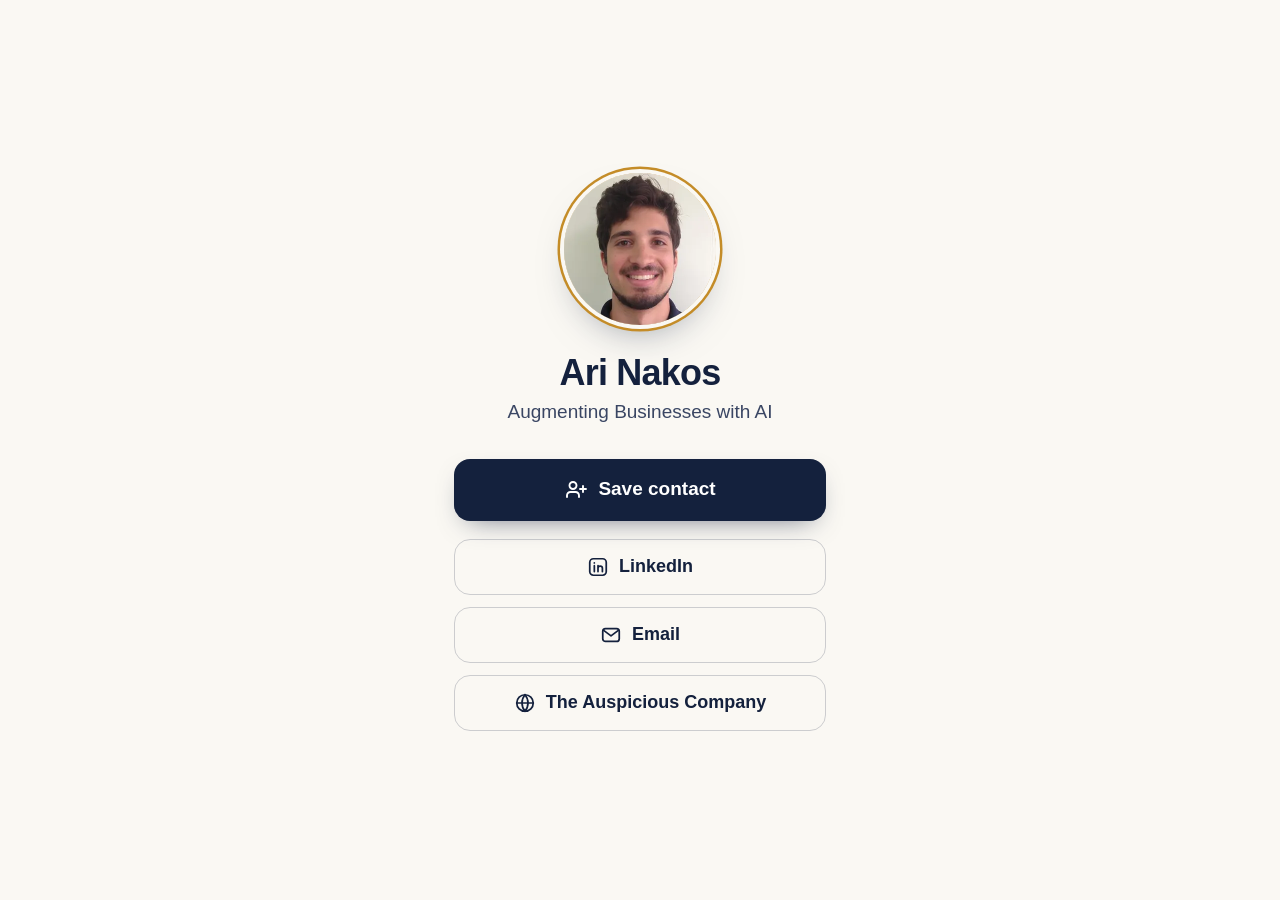
==== public/index.html @ f535f49a "arinakos.com QR business card: page, vCard, QR art, wallpapers, /me kit Static site built from card." ====
<!doctype html>
<html lang="en">
<head>
<meta charset="utf-8">
<meta name="viewport" content="width=device-width, initial-scale=1, viewport-fit=cover">
<title>Ari Nakos · Augmenting Businesses with AI</title>
<meta name="description" content="Save Ari Nakos to your contacts in one tap. Augmenting Businesses with AI, through The Auspicious Company, including work in regulated sectors.">
<link rel="canonical" href="https://arinakos.com/">
<meta name="color-scheme" content="light dark">
<meta name="theme-color" content="#FAF8F3" media="(prefers-color-scheme: light)">
<meta name="theme-color" content="#0E1628" media="(prefers-color-scheme: dark)">
<meta name="format-detection" content="telephone=no">
<link rel="icon" href="/favicon.ico" sizes="32x32">
<link rel="icon" href="/icon.svg" type="image/svg+xml">
<link rel="apple-touch-icon" href="/apple-touch-icon.png">
<meta property="og:type" content="profile">
<meta property="og:site_name" content="Ari Nakos">
<meta property="og:title" content="Ari Nakos · Augmenting Businesses with AI">
<meta property="og:description" content="Save Ari Nakos to your contacts in one tap.">
<meta property="og:url" content="https://arinakos.com/">
<meta property="og:image" content="https://arinakos.com/og.png">
<meta property="og:image:width" content="1200">
<meta property="og:image:height" content="630">
<meta property="og:image:alt" content="Ari Nakos, Augmenting Businesses with AI">
<meta property="profile:first_name" content="Ari">
<meta property="profile:last_name" content="Nakos">
<meta name="twitter:card" content="summary_large_image">
<meta name="twitter:title" content="Ari Nakos · Augmenting Businesses with AI">
<meta name="twitter:description" content="Save Ari Nakos to your contacts in one tap.">
<meta name="twitter:image" content="https://arinakos.com/og.png">
<script type="application/ld+json">{"@context": "https://schema.org", "@type": "Person", "name": "Ari Nakos", "givenName": "Ari", "familyName": "Nakos", "jobTitle": "Augmenting Businesses with AI", "url": "https://arinakos.com/", "image": "https://arinakos.com/og.png", "worksFor": {"@type": "Organization", "name": "The Auspicious Company", "url": "https://theauspiciouscompany.com"}, "sameAs": ["https://www.linkedin.com/in/aristidesnakos", "https://theauspiciouscompany.com"], "email": "mailto:ari@theauspiciouscompany.com"}</script>
<style>:root{--bg:#FAF8F3;--fg:#14213D;--muted:#3A4663;--line:rgba(20,33,61,.2);--btn:#14213D;--btn-fg:#fff;--gold:#C48C28;--focus:#14213D;--shadow:0 10px 28px -14px rgba(20,33,61,.7)}
@media (prefers-color-scheme:dark){:root{--bg:#0E1628;--fg:#F5F2EA;--muted:#C3CADB;--line:rgba(245,242,234,.24);--btn:#E0B04F;--btn-fg:#0E1628;--gold:#E0B04F;--focus:#E0B04F;--shadow:0 10px 30px -14px rgba(224,176,79,.55)}}
*{box-sizing:border-box}
html{-webkit-text-size-adjust:100%}
body{margin:0;min-height:100vh;min-height:100svh;display:grid;place-items:center;background:var(--bg);color:var(--fg);font:18px/1.45 -apple-system,BlinkMacSystemFont,"SF Pro Text","Segoe UI",Roboto,"Helvetica Neue",Arial,sans-serif;-webkit-font-smoothing:antialiased;-webkit-tap-highlight-color:transparent}
main{width:100%;max-width:420px;padding:max(40px,env(safe-area-inset-top)) 24px max(36px,env(safe-area-inset-bottom));text-align:center}
.photo{display:block;margin:0 auto;width:152px;height:152px;border-radius:50%;object-fit:cover;box-shadow:0 0 0 4px var(--bg),0 0 0 6.5px var(--gold),0 18px 40px -18px rgba(20,33,61,.55)}
h1{margin:28px 0 6px;font-size:36px;line-height:1.1;font-weight:700;letter-spacing:-.022em}
.headline{margin:0 0 34px;color:var(--muted);font-size:19px;line-height:1.35}
.hint{margin:-14px 0 22px;padding:12px 14px;border:1.5px solid var(--line);border-radius:14px;font-size:18px;text-align:left}
.hint[hidden]{display:none}
.actions{display:grid;gap:12px}
.btn{display:flex;align-items:center;justify-content:center;gap:10px;min-height:56px;padding:12px 20px;border-radius:16px;font-size:18px;font-weight:600;line-height:1.2;text-decoration:none;color:var(--fg);border:1.5px solid var(--line);transition:transform .12s ease,background-color .12s ease}
.btn svg{flex:none;fill:none;stroke:currentColor;stroke-width:1.9;stroke-linecap:round;stroke-linejoin:round}
.btn .fill{fill:currentColor;stroke:none}
.btn:hover{background:rgba(127,127,127,.08)}
.btn:active{transform:scale(.98)}
.primary{min-height:62px;font-size:19px;border:0;background:var(--btn);color:var(--btn-fg);box-shadow:var(--shadow);margin-bottom:6px}
.primary:hover{background:var(--btn);filter:brightness(1.08)}
a:focus-visible{outline:3px solid var(--focus);outline-offset:3px}
@media (prefers-reduced-motion:reduce){.btn{transition:none}.btn:active{transform:none}}</style>
</head>
<body>
<main>
  <img class="photo" src="[data-uri]" width="152" height="152" alt="Portrait of Ari Nakos">
  <h1>Ari Nakos</h1>
  <p class="headline">Augmenting Businesses with AI</p>
  <p class="hint" id="hint" hidden>To save the contact, open this page in your browser: tap <b>⋯</b>, then <b>Open in browser</b>.</p>
  <nav class="actions" aria-label="Contact Ari Nakos">
    <a class="btn primary" id="save" href="/ari-nakos.vcf" type="text/vcard">
      <svg aria-hidden="true" viewBox="0 0 24 24" width="24" height="24"><path d="M15 19v-1.5a3.5 3.5 0 0 0-3.5-3.5h-5A3.5 3.5 0 0 0 3 17.5V19M9 11a3.5 3.5 0 1 0 0-7 3.5 3.5 0 0 0 0 7Zm10-3v6m3-3h-6"/></svg>
      <span>Save contact</span>
    </a>
    <a class="btn" href="https://www.linkedin.com/in/aristidesnakos" rel="me noopener"><svg aria-hidden="true" viewBox="0 0 24 24" width="22" height="22"><rect x="3" y="3" width="18" height="18" rx="4"/><path d="M8 10.5V17M8 7.5v.01M12 17v-3.6a2.4 2.4 0 0 1 4.8 0V17M12 10.5V17"/></svg><span>LinkedIn</span></a>
    <a class="btn" href="mailto:ari@theauspiciouscompany.com"><svg aria-hidden="true" viewBox="0 0 24 24" width="22" height="22"><rect x="3" y="5" width="18" height="14" rx="3"/><path d="m4 7 8 6 8-6"/></svg><span>Email</span></a>
    <a class="btn" href="https://theauspiciouscompany.com" rel="noopener"><svg aria-hidden="true" viewBox="0 0 24 24" width="22" height="22"><circle cx="12" cy="12" r="9"/><path d="M3 12h18M12 3a14 14 0 0 1 0 18M12 3a14 14 0 0 0 0 18"/></svg><span>The Auspicious Company</span></a>
  </nav>
</main>
<script>(function(){var ua=navigator.userAgent||"";if(/FBAN|FBAV|Instagram|LinkedInApp|Line\/|Snapchat|TikTok|musical_ly/i.test(ua)){document.getElementById("hint").hidden=false}})();</script>
</body>
</html>
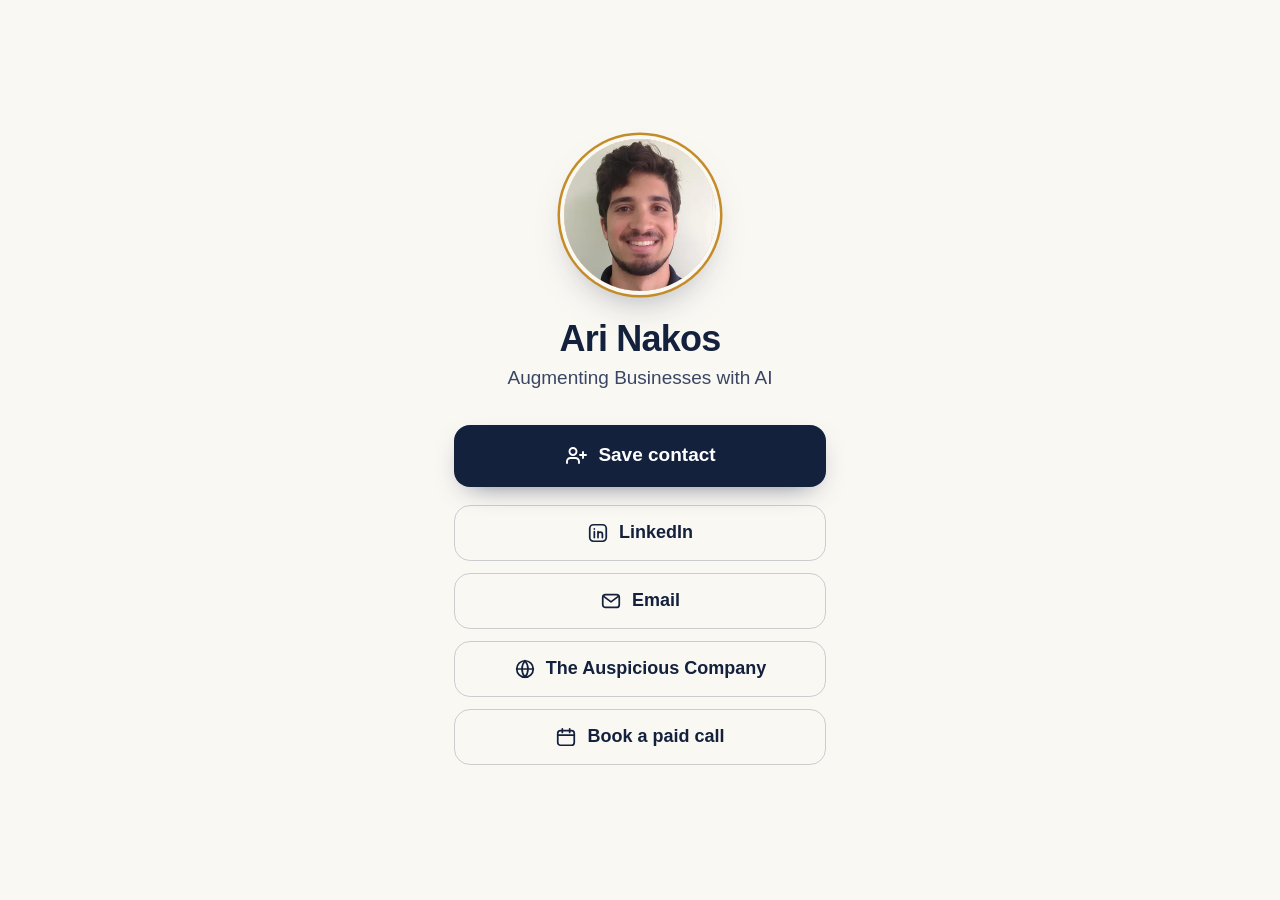
==== commit 1a5294e3: "Add paid call booking: /book page, button on /, vCard link Cal.com stays the booking and payment too" ====
--- a/public/index.html
+++ b/public/index.html
@@ -65,6 +65,7 @@
     <a class="btn" href="https://www.linkedin.com/in/aristidesnakos" rel="me noopener"><svg aria-hidden="true" viewBox="0 0 24 24" width="22" height="22"><rect x="3" y="3" width="18" height="18" rx="4"/><path d="M8 10.5V17M8 7.5v.01M12 17v-3.6a2.4 2.4 0 0 1 4.8 0V17M12 10.5V17"/></svg><span>LinkedIn</span></a>
     <a class="btn" href="mailto:ari@theauspiciouscompany.com"><svg aria-hidden="true" viewBox="0 0 24 24" width="22" height="22"><rect x="3" y="5" width="18" height="14" rx="3"/><path d="m4 7 8 6 8-6"/></svg><span>Email</span></a>
     <a class="btn" href="https://theauspiciouscompany.com" rel="noopener"><svg aria-hidden="true" viewBox="0 0 24 24" width="22" height="22"><circle cx="12" cy="12" r="9"/><path d="M3 12h18M12 3a14 14 0 0 1 0 18M12 3a14 14 0 0 0 0 18"/></svg><span>The Auspicious Company</span></a>
+    <a class="btn" href="/book"><svg aria-hidden="true" viewBox="0 0 24 24" width="22" height="22"><rect x="3" y="5" width="18" height="16" rx="3"/><path d="M3 10h18M8 3v4M16 3v4"/></svg><span>Book a paid call</span></a>
   </nav>
 </main>
 <script>(function(){var ua=navigator.userAgent||"";if(/FBAN|FBAV|Instagram|LinkedInApp|Line\/|Snapchat|TikTok|musical_ly/i.test(ua)){document.getElementById("hint").hidden=false}})();</script>
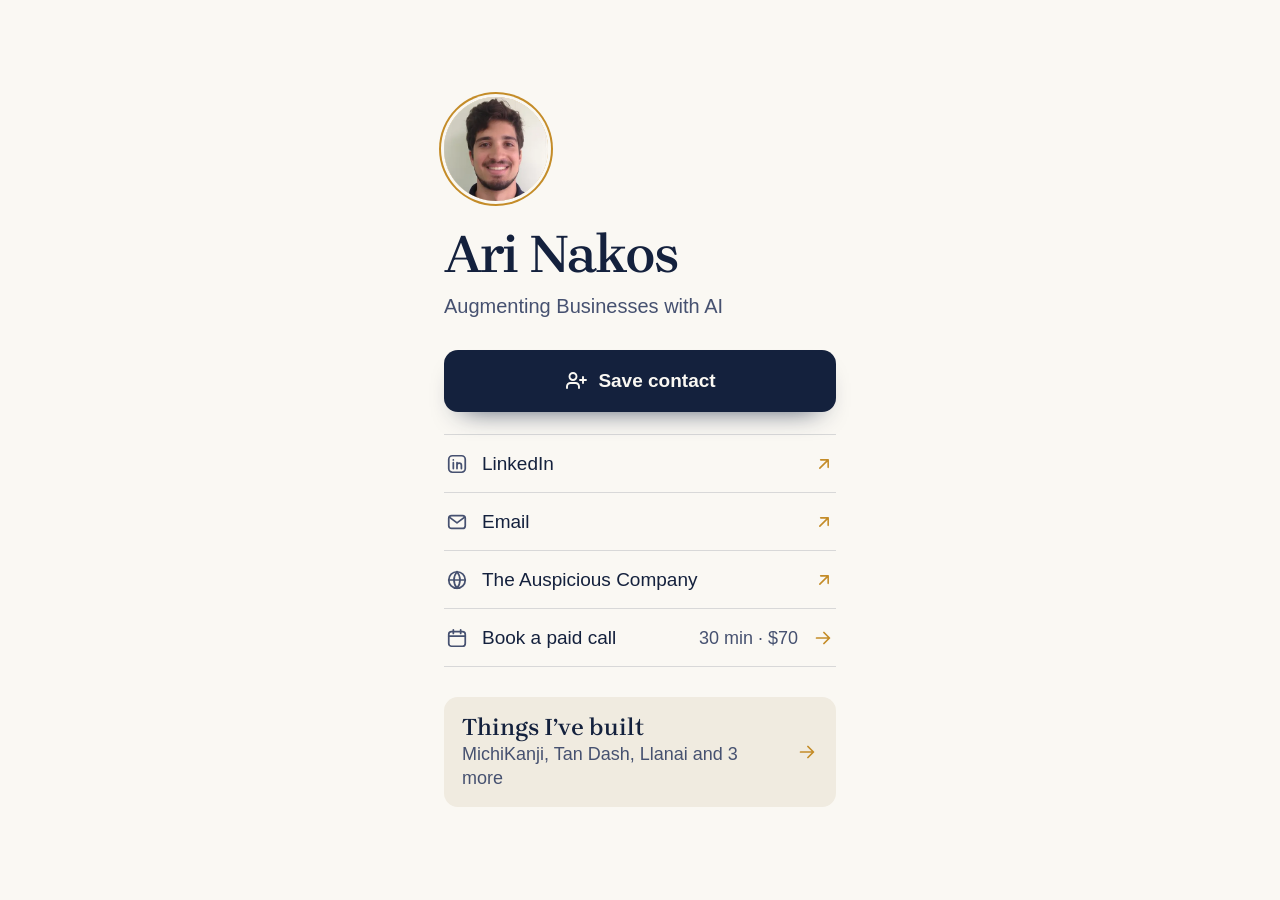
==== commit 4ed69e94: "Redesign the card and add /work portfolio / stays the scan-to-save card, restyled: Brygada 1918 disp" ====
--- a/public/index.html
+++ b/public/index.html
@@ -29,44 +29,56 @@
 <meta name="twitter:description" content="Save Ari Nakos to your contacts in one tap.">
 <meta name="twitter:image" content="https://arinakos.com/og.png">
 <script type="application/ld+json">{"@context": "https://schema.org", "@type": "Person", "name": "Ari Nakos", "givenName": "Ari", "familyName": "Nakos", "jobTitle": "Augmenting Businesses with AI", "url": "https://arinakos.com/", "image": "https://arinakos.com/og.png", "worksFor": {"@type": "Organization", "name": "The Auspicious Company", "url": "https://theauspiciouscompany.com"}, "sameAs": ["https://www.linkedin.com/in/aristidesnakos", "https://theauspiciouscompany.com"], "email": "mailto:ari@theauspiciouscompany.com"}</script>
-<style>:root{--bg:#FAF8F3;--fg:#14213D;--muted:#3A4663;--line:rgba(20,33,61,.2);--btn:#14213D;--btn-fg:#fff;--gold:#C48C28;--focus:#14213D;--shadow:0 10px 28px -14px rgba(20,33,61,.7)}
-@media (prefers-color-scheme:dark){:root{--bg:#0E1628;--fg:#F5F2EA;--muted:#C3CADB;--line:rgba(245,242,234,.24);--btn:#E0B04F;--btn-fg:#0E1628;--gold:#E0B04F;--focus:#E0B04F;--shadow:0 10px 30px -14px rgba(224,176,79,.55)}}
+<style>@font-face{font-family:"Brygada";font-weight:600;font-style:normal;font-display:swap;src:url([data-uri]) format("woff2")}
+:root{--bg:#FAF8F3;--surface:#F0EBE0;--fg:#14213D;--muted:#465170;--line:rgba(20,33,61,.15);--line-strong:rgba(20,33,61,.4);--gold:#C48C28;--btn:#14213D;--btn-fg:#FAF8F3;--focus:#14213D;--shadow:0 14px 28px -18px rgba(20,33,61,.9);--serif:"Brygada",Georgia,"Times New Roman",serif;--sans:-apple-system,BlinkMacSystemFont,"SF Pro Text","Segoe UI",Roboto,"Helvetica Neue",Arial,sans-serif;--ease:cubic-bezier(.25,1,.5,1)}
+@media (prefers-color-scheme:dark){:root{--bg:#0E1628;--surface:#17223B;--fg:#F3EFE6;--muted:#BAC2D5;--line:rgba(243,239,230,.14);--line-strong:rgba(243,239,230,.38);--gold:#E0B04F;--btn:#E0B04F;--btn-fg:#0E1628;--focus:#E0B04F;--shadow:0 14px 30px -18px rgba(224,176,79,.6)}}
 *{box-sizing:border-box}
 html{-webkit-text-size-adjust:100%}
-body{margin:0;min-height:100vh;min-height:100svh;display:grid;place-items:center;background:var(--bg);color:var(--fg);font:18px/1.45 -apple-system,BlinkMacSystemFont,"SF Pro Text","Segoe UI",Roboto,"Helvetica Neue",Arial,sans-serif;-webkit-font-smoothing:antialiased;-webkit-tap-highlight-color:transparent}
-main{width:100%;max-width:420px;padding:max(40px,env(safe-area-inset-top)) 24px max(36px,env(safe-area-inset-bottom));text-align:center}
-.photo{display:block;margin:0 auto;width:152px;height:152px;border-radius:50%;object-fit:cover;box-shadow:0 0 0 4px var(--bg),0 0 0 6.5px var(--gold),0 18px 40px -18px rgba(20,33,61,.55)}
-h1{margin:28px 0 6px;font-size:36px;line-height:1.1;font-weight:700;letter-spacing:-.022em}
-.headline{margin:0 0 34px;color:var(--muted);font-size:19px;line-height:1.35}
-.hint{margin:-14px 0 22px;padding:12px 14px;border:1.5px solid var(--line);border-radius:14px;font-size:18px;text-align:left}
+body{margin:0;background:var(--bg);color:var(--fg);font:18px/1.5 var(--sans);-webkit-font-smoothing:antialiased;-webkit-tap-highlight-color:transparent}
+a{color:inherit}
+a:focus-visible{outline:3px solid var(--focus);outline-offset:3px;border-radius:6px}
+h1,h2,h3{font-family:var(--serif);font-weight:600}
+svg{flex:none;fill:none;stroke:currentColor;stroke-width:1.9;stroke-linecap:round;stroke-linejoin:round}
+.card{display:flex;flex-direction:column;justify-content:center;width:100%;max-width:440px;min-height:100vh;min-height:100svh;margin:0 auto;padding:max(36px,env(safe-area-inset-top)) 24px max(32px,env(safe-area-inset-bottom))}
+.photo{display:block;width:104px;height:104px;border-radius:50%;object-fit:cover;box-shadow:0 0 0 3px var(--bg),0 0 0 5px var(--gold)}
+.card h1{margin:26px 0 0;font-size:clamp(44px,12.5vw,54px);line-height:1;letter-spacing:-.025em}
+.headline{margin:12px 0 0;color:var(--muted);font-size:20px;line-height:1.35}
+.hint{margin:24px 0 0;padding:12px 14px;border:1px solid var(--line-strong);border-radius:12px}
 .hint[hidden]{display:none}
-.actions{display:grid;gap:12px}
-.btn{display:flex;align-items:center;justify-content:center;gap:10px;min-height:56px;padding:12px 20px;border-radius:16px;font-size:18px;font-weight:600;line-height:1.2;text-decoration:none;color:var(--fg);border:1.5px solid var(--line);transition:transform .12s ease,background-color .12s ease}
-.btn svg{flex:none;fill:none;stroke:currentColor;stroke-width:1.9;stroke-linecap:round;stroke-linejoin:round}
-.btn .fill{fill:currentColor;stroke:none}
-.btn:hover{background:rgba(127,127,127,.08)}
-.btn:active{transform:scale(.98)}
-.primary{min-height:62px;font-size:19px;border:0;background:var(--btn);color:var(--btn-fg);box-shadow:var(--shadow);margin-bottom:6px}
-.primary:hover{background:var(--btn);filter:brightness(1.08)}
-a:focus-visible{outline:3px solid var(--focus);outline-offset:3px}
-@media (prefers-reduced-motion:reduce){.btn{transition:none}.btn:active{transform:none}}</style>
+.btn{display:flex;align-items:center;justify-content:center;gap:10px;min-height:62px;margin-top:30px;padding:14px 22px;border-radius:14px;background:var(--btn);color:var(--btn-fg);box-shadow:var(--shadow);font-size:19px;font-weight:600;line-height:1.2;text-decoration:none;transition:transform .15s var(--ease),filter .15s var(--ease)}
+.btn:hover{filter:brightness(1.1)}
+.btn:active{transform:scale(.985)}
+.links{margin-top:22px;border-top:1px solid var(--line)}
+.row{display:flex;align-items:center;gap:14px;min-height:58px;padding:8px 2px;border-bottom:1px solid var(--line);font-size:19px;font-weight:500;line-height:1.25;text-decoration:none;transition:background-color .15s var(--ease)}
+.row:hover{background:var(--surface)}
+.row .ic{color:var(--muted)}
+.row .lbl{flex:1}
+.row .meta{color:var(--muted);font-size:18px;font-weight:400;white-space:nowrap}
+.go{color:var(--gold);transition:transform .2s var(--ease)}
+.row:hover .go,.more:hover .go{transform:translateX(3px)}
+.more{display:grid;grid-template-columns:1fr auto;align-items:center;column-gap:16px;margin-top:30px;padding:16px 18px;border-radius:14px;background:var(--surface);text-decoration:none}
+.more .t{font-family:var(--serif);font-size:24px;font-weight:600;line-height:1.2}
+.more .s{grid-column:1;color:var(--muted);line-height:1.35}
+.more .go{grid-column:2;grid-row:1/3}
+@media (prefers-reduced-motion:reduce){*{transition:none!important}.btn:active{transform:none}}</style>
 </head>
 <body>
-<main>
-  <img class="photo" src="[data-uri]" width="152" height="152" alt="Portrait of Ari Nakos">
+<main class="card">
+  <img class="photo" src="[data-uri]" width="104" height="104" alt="Portrait of Ari Nakos">
   <h1>Ari Nakos</h1>
   <p class="headline">Augmenting Businesses with AI</p>
   <p class="hint" id="hint" hidden>To save the contact, open this page in your browser: tap <b>⋯</b>, then <b>Open in browser</b>.</p>
-  <nav class="actions" aria-label="Contact Ari Nakos">
-    <a class="btn primary" id="save" href="/ari-nakos.vcf" type="text/vcard">
-      <svg aria-hidden="true" viewBox="0 0 24 24" width="24" height="24"><path d="M15 19v-1.5a3.5 3.5 0 0 0-3.5-3.5h-5A3.5 3.5 0 0 0 3 17.5V19M9 11a3.5 3.5 0 1 0 0-7 3.5 3.5 0 0 0 0 7Zm10-3v6m3-3h-6"/></svg>
-      <span>Save contact</span>
-    </a>
-    <a class="btn" href="https://www.linkedin.com/in/aristidesnakos" rel="me noopener"><svg aria-hidden="true" viewBox="0 0 24 24" width="22" height="22"><rect x="3" y="3" width="18" height="18" rx="4"/><path d="M8 10.5V17M8 7.5v.01M12 17v-3.6a2.4 2.4 0 0 1 4.8 0V17M12 10.5V17"/></svg><span>LinkedIn</span></a>
-    <a class="btn" href="mailto:ari@theauspiciouscompany.com"><svg aria-hidden="true" viewBox="0 0 24 24" width="22" height="22"><rect x="3" y="5" width="18" height="14" rx="3"/><path d="m4 7 8 6 8-6"/></svg><span>Email</span></a>
-    <a class="btn" href="https://theauspiciouscompany.com" rel="noopener"><svg aria-hidden="true" viewBox="0 0 24 24" width="22" height="22"><circle cx="12" cy="12" r="9"/><path d="M3 12h18M12 3a14 14 0 0 1 0 18M12 3a14 14 0 0 0 0 18"/></svg><span>The Auspicious Company</span></a>
-    <a class="btn" href="/book"><svg aria-hidden="true" viewBox="0 0 24 24" width="22" height="22"><rect x="3" y="5" width="18" height="16" rx="3"/><path d="M3 10h18M8 3v4M16 3v4"/></svg><span>Book a paid call</span></a>
+  <a class="btn" id="save" href="/ari-nakos.vcf" type="text/vcard">
+    <svg aria-hidden="true" viewBox="0 0 24 24" width="24" height="24"><path d="M15 19v-1.5a3.5 3.5 0 0 0-3.5-3.5h-5A3.5 3.5 0 0 0 3 17.5V19M9 11a3.5 3.5 0 1 0 0-7 3.5 3.5 0 0 0 0 7Zm10-3v6m3-3h-6"/></svg>
+    <span>Save contact</span>
+  </a>
+  <nav class="links" aria-label="Contact Ari Nakos">
+    <a class="row" href="https://www.linkedin.com/in/aristidesnakos" rel="me noopener"><svg class="ic" aria-hidden="true" viewBox="0 0 24 24" width="22" height="22"><rect x="3" y="3" width="18" height="18" rx="4"/><path d="M8 10.5V17M8 7.5v.01M12 17v-3.6a2.4 2.4 0 0 1 4.8 0V17M12 10.5V17"/></svg><span class="lbl">LinkedIn</span><svg class="go" aria-hidden="true" viewBox="0 0 24 24" width="20" height="20"><path d="M7 17 17 7M8 7h9v9"/></svg></a>
+    <a class="row" href="mailto:ari@theauspiciouscompany.com"><svg class="ic" aria-hidden="true" viewBox="0 0 24 24" width="22" height="22"><rect x="3" y="5" width="18" height="14" rx="3"/><path d="m4 7 8 6 8-6"/></svg><span class="lbl">Email</span><svg class="go" aria-hidden="true" viewBox="0 0 24 24" width="20" height="20"><path d="M7 17 17 7M8 7h9v9"/></svg></a>
+    <a class="row" href="https://theauspiciouscompany.com" rel="noopener"><svg class="ic" aria-hidden="true" viewBox="0 0 24 24" width="22" height="22"><circle cx="12" cy="12" r="9"/><path d="M3 12h18M12 3a14 14 0 0 1 0 18M12 3a14 14 0 0 0 0 18"/></svg><span class="lbl">The Auspicious Company</span><svg class="go" aria-hidden="true" viewBox="0 0 24 24" width="20" height="20"><path d="M7 17 17 7M8 7h9v9"/></svg></a>
+    <a class="row" href="/book"><svg class="ic" aria-hidden="true" viewBox="0 0 24 24" width="22" height="22"><rect x="3" y="5" width="18" height="16" rx="3"/><path d="M3 10h18M8 3v4M16 3v4"/></svg><span class="lbl">Book a paid call</span><span class="meta">30 min · $70</span><svg class="go" aria-hidden="true" viewBox="0 0 24 24" width="22" height="22"><path d="M5 12h14M13 6l6 6-6 6"/></svg></a>
   </nav>
+  <a class="more" href="/work"><span class="t">Things I’ve built</span><span class="s">MichiKanji, Tan Dash, Llanai and 3 more</span><svg class="go" aria-hidden="true" viewBox="0 0 24 24" width="22" height="22"><path d="M5 12h14M13 6l6 6-6 6"/></svg></a>
 </main>
 <script>(function(){var ua=navigator.userAgent||"";if(/FBAN|FBAV|Instagram|LinkedInApp|Line\/|Snapchat|TikTok|musical_ly/i.test(ua)){document.getElementById("hint").hidden=false}})();</script>
 </body>
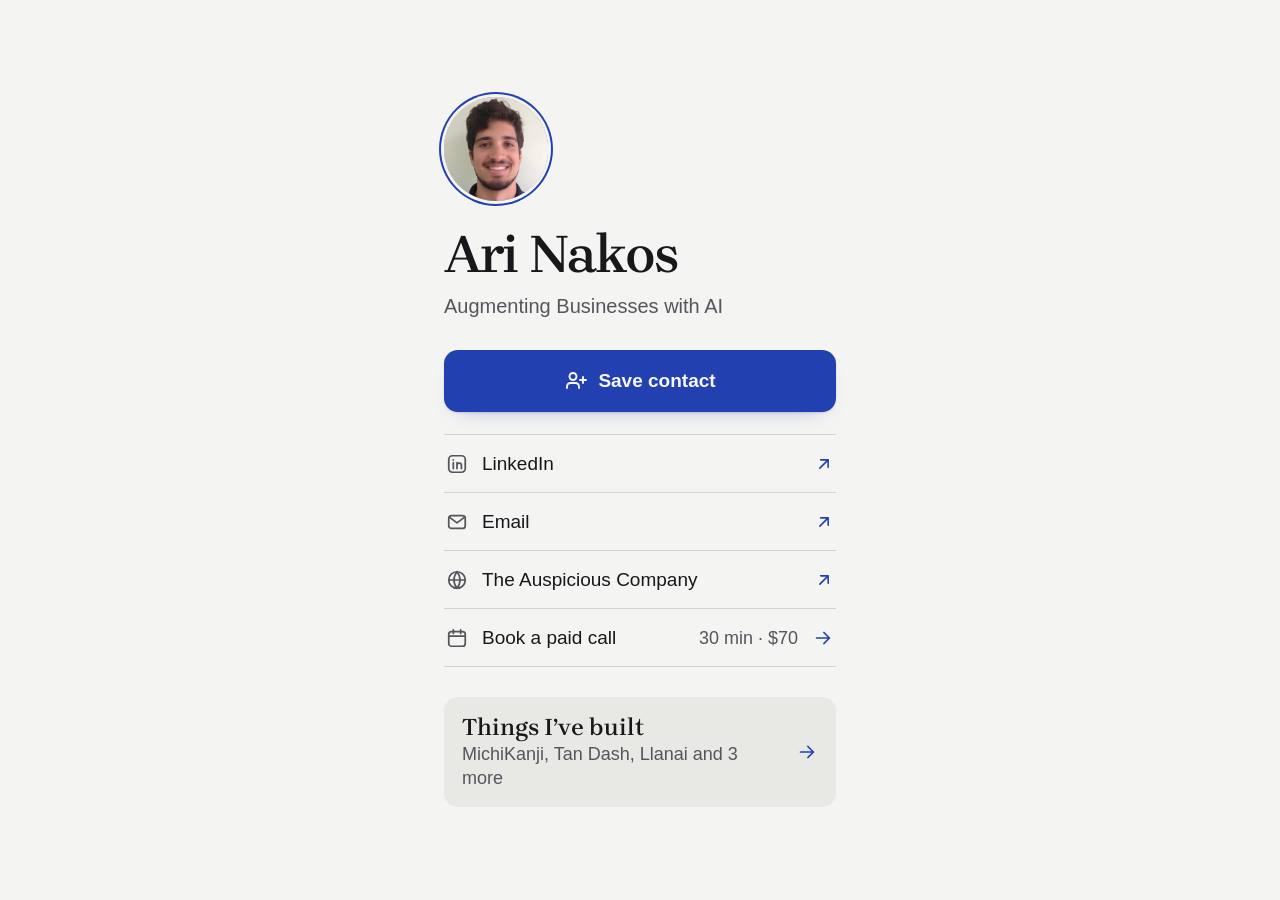
==== commit d7feff93: "Switch the site palette to Stone and Cobalt Ari's pick from four light/dark pairs. Stone #F4F4F2 / g" ====
--- a/public/index.html
+++ b/public/index.html
@@ -7,8 +7,8 @@
 <meta name="description" content="Save Ari Nakos to your contacts in one tap. Augmenting Businesses with AI, through The Auspicious Company, including work in regulated sectors.">
 <link rel="canonical" href="https://arinakos.com/">
 <meta name="color-scheme" content="light dark">
-<meta name="theme-color" content="#FAF8F3" media="(prefers-color-scheme: light)">
-<meta name="theme-color" content="#0E1628" media="(prefers-color-scheme: dark)">
+<meta name="theme-color" content="#F4F4F2" media="(prefers-color-scheme: light)">
+<meta name="theme-color" content="#111214" media="(prefers-color-scheme: dark)">
 <meta name="format-detection" content="telephone=no">
 <link rel="icon" href="/favicon.ico" sizes="32x32">
 <link rel="icon" href="/icon.svg" type="image/svg+xml">
@@ -30,8 +30,8 @@
 <meta name="twitter:image" content="https://arinakos.com/og.png">
 <script type="application/ld+json">{"@context": "https://schema.org", "@type": "Person", "name": "Ari Nakos", "givenName": "Ari", "familyName": "Nakos", "jobTitle": "Augmenting Businesses with AI", "url": "https://arinakos.com/", "image": "https://arinakos.com/og.png", "worksFor": {"@type": "Organization", "name": "The Auspicious Company", "url": "https://theauspiciouscompany.com"}, "sameAs": ["https://www.linkedin.com/in/aristidesnakos", "https://theauspiciouscompany.com"], "email": "mailto:ari@theauspiciouscompany.com"}</script>
 <style>@font-face{font-family:"Brygada";font-weight:600;font-style:normal;font-display:swap;src:url([data-uri]) format("woff2")}
-:root{--bg:#FAF8F3;--surface:#F0EBE0;--fg:#14213D;--muted:#465170;--line:rgba(20,33,61,.15);--line-strong:rgba(20,33,61,.4);--gold:#C48C28;--btn:#14213D;--btn-fg:#FAF8F3;--focus:#14213D;--shadow:0 14px 28px -18px rgba(20,33,61,.9);--serif:"Brygada",Georgia,"Times New Roman",serif;--sans:-apple-system,BlinkMacSystemFont,"SF Pro Text","Segoe UI",Roboto,"Helvetica Neue",Arial,sans-serif;--ease:cubic-bezier(.25,1,.5,1)}
-@media (prefers-color-scheme:dark){:root{--bg:#0E1628;--surface:#17223B;--fg:#F3EFE6;--muted:#BAC2D5;--line:rgba(243,239,230,.14);--line-strong:rgba(243,239,230,.38);--gold:#E0B04F;--btn:#E0B04F;--btn-fg:#0E1628;--focus:#E0B04F;--shadow:0 14px 30px -18px rgba(224,176,79,.6)}}
+:root{--bg:#F4F4F2;--surface:#E8E8E5;--fg:#18181A;--muted:#55555C;--line:rgba(24,24,26,.15);--line-strong:rgba(24,24,26,.4);--detail:#2340B0;--btn:#2340B0;--btn-fg:#F7F8FF;--focus:#2340B0;--shadow:0 1px 2px rgba(24,24,26,.12),0 10px 22px -16px rgba(35,64,176,.5);--serif:"Brygada",Georgia,"Times New Roman",serif;--sans:-apple-system,BlinkMacSystemFont,"SF Pro Text","Segoe UI",Roboto,"Helvetica Neue",Arial,sans-serif;--ease:cubic-bezier(.25,1,.5,1)}
+@media (prefers-color-scheme:dark){:root{--bg:#111214;--surface:#1B1C20;--fg:#ECECEE;--muted:#A4A5AD;--line:rgba(236,236,238,.14);--line-strong:rgba(236,236,238,.38);--detail:#9DB0FF;--btn:#9DB0FF;--btn-fg:#0E1020;--focus:#9DB0FF;--shadow:none}}
 *{box-sizing:border-box}
 html{-webkit-text-size-adjust:100%}
 body{margin:0;background:var(--bg);color:var(--fg);font:18px/1.5 var(--sans);-webkit-font-smoothing:antialiased;-webkit-tap-highlight-color:transparent}
@@ -40,7 +40,7 @@
 h1,h2,h3{font-family:var(--serif);font-weight:600}
 svg{flex:none;fill:none;stroke:currentColor;stroke-width:1.9;stroke-linecap:round;stroke-linejoin:round}
 .card{display:flex;flex-direction:column;justify-content:center;width:100%;max-width:440px;min-height:100vh;min-height:100svh;margin:0 auto;padding:max(36px,env(safe-area-inset-top)) 24px max(32px,env(safe-area-inset-bottom))}
-.photo{display:block;width:104px;height:104px;border-radius:50%;object-fit:cover;box-shadow:0 0 0 3px var(--bg),0 0 0 5px var(--gold)}
+.photo{display:block;width:104px;height:104px;border-radius:50%;object-fit:cover;box-shadow:0 0 0 3px var(--bg),0 0 0 5px var(--detail)}
 .card h1{margin:26px 0 0;font-size:clamp(44px,12.5vw,54px);line-height:1;letter-spacing:-.025em}
 .headline{margin:12px 0 0;color:var(--muted);font-size:20px;line-height:1.35}
 .hint{margin:24px 0 0;padding:12px 14px;border:1px solid var(--line-strong);border-radius:12px}
@@ -54,7 +54,7 @@
 .row .ic{color:var(--muted)}
 .row .lbl{flex:1}
 .row .meta{color:var(--muted);font-size:18px;font-weight:400;white-space:nowrap}
-.go{color:var(--gold);transition:transform .2s var(--ease)}
+.go{color:var(--detail);transition:transform .2s var(--ease)}
 .row:hover .go,.more:hover .go{transform:translateX(3px)}
 .more{display:grid;grid-template-columns:1fr auto;align-items:center;column-gap:16px;margin-top:30px;padding:16px 18px;border-radius:14px;background:var(--surface);text-decoration:none}
 .more .t{font-family:var(--serif);font-size:24px;font-weight:600;line-height:1.2}
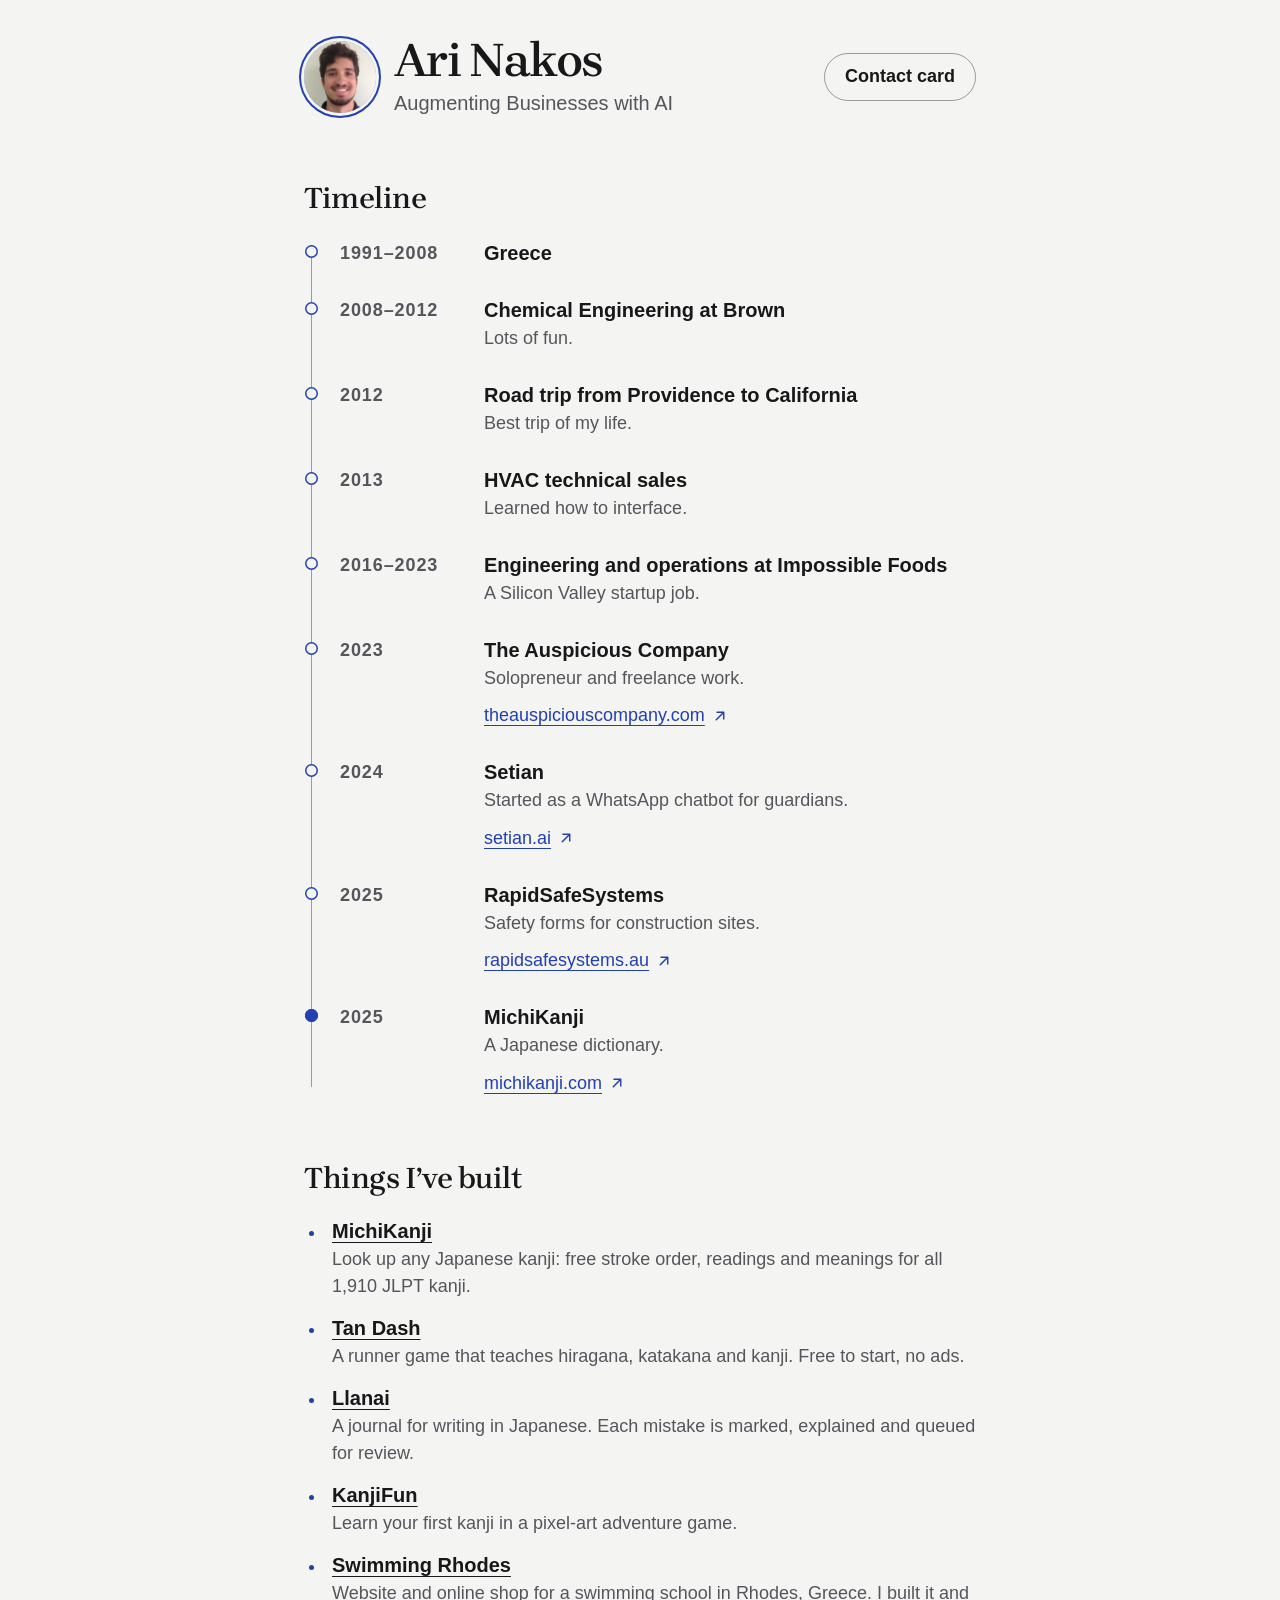
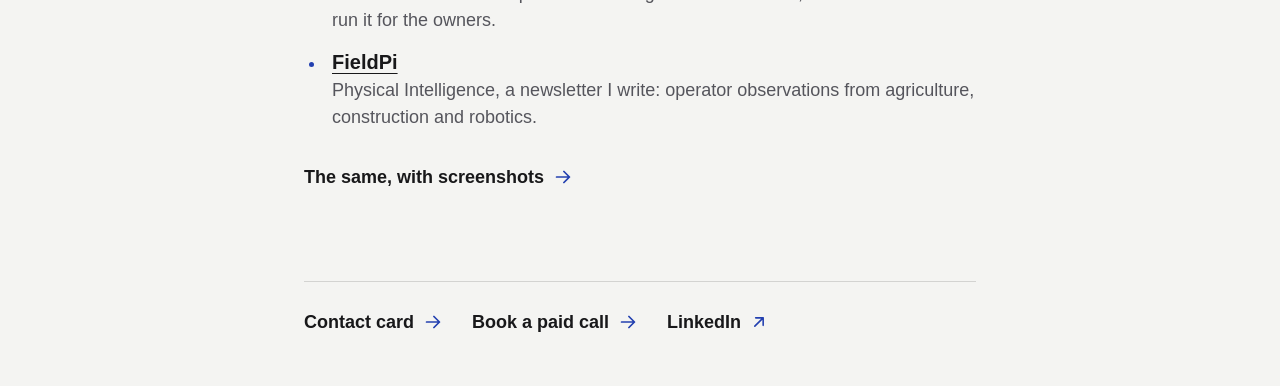
==== commit 60cd4320: "Make / a timeline homepage and point every QR at /contact / now shows Ari's nine moments on a vertic" ====
--- a/public/index.html
+++ b/public/index.html
@@ -4,7 +4,7 @@
 <meta charset="utf-8">
 <meta name="viewport" content="width=device-width, initial-scale=1, viewport-fit=cover">
 <title>Ari Nakos · Augmenting Businesses with AI</title>
-<meta name="description" content="Save Ari Nakos to your contacts in one tap. Augmenting Businesses with AI, through The Auspicious Company, including work in regulated sectors.">
+<meta name="description" content="Ari Nakos’s timeline, from Chemical Engineering at Brown and Impossible Foods to The Auspicious Company, and the side projects he has built.">
 <link rel="canonical" href="https://arinakos.com/">
 <meta name="color-scheme" content="light dark">
 <meta name="theme-color" content="#F4F4F2" media="(prefers-color-scheme: light)">
@@ -16,7 +16,7 @@
 <meta property="og:type" content="profile">
 <meta property="og:site_name" content="Ari Nakos">
 <meta property="og:title" content="Ari Nakos · Augmenting Businesses with AI">
-<meta property="og:description" content="Save Ari Nakos to your contacts in one tap.">
+<meta property="og:description" content="Ari Nakos’s timeline and the things he has built.">
 <meta property="og:url" content="https://arinakos.com/">
 <meta property="og:image" content="https://arinakos.com/og.png">
 <meta property="og:image:width" content="1200">
@@ -26,7 +26,7 @@
 <meta property="profile:last_name" content="Nakos">
 <meta name="twitter:card" content="summary_large_image">
 <meta name="twitter:title" content="Ari Nakos · Augmenting Businesses with AI">
-<meta name="twitter:description" content="Save Ari Nakos to your contacts in one tap.">
+<meta name="twitter:description" content="Ari Nakos’s timeline and the things he has built.">
 <meta name="twitter:image" content="https://arinakos.com/og.png">
 <script type="application/ld+json">{"@context": "https://schema.org", "@type": "Person", "name": "Ari Nakos", "givenName": "Ari", "familyName": "Nakos", "jobTitle": "Augmenting Businesses with AI", "url": "https://arinakos.com/", "image": "https://arinakos.com/og.png", "worksFor": {"@type": "Organization", "name": "The Auspicious Company", "url": "https://theauspiciouscompany.com"}, "sameAs": ["https://www.linkedin.com/in/aristidesnakos", "https://theauspiciouscompany.com"], "email": "mailto:ari@theauspiciouscompany.com"}</script>
 <style>@font-face{font-family:"Brygada";font-weight:600;font-style:normal;font-display:swap;src:url([data-uri]) format("woff2")}
@@ -60,26 +60,88 @@
 .more .t{font-family:var(--serif);font-size:24px;font-weight:600;line-height:1.2}
 .more .s{grid-column:1;color:var(--muted);line-height:1.35}
 .more .go{grid-column:2;grid-row:1/3}
-@media (prefers-reduced-motion:reduce){*{transition:none!important}.btn:active{transform:none}}</style>
+@media (prefers-reduced-motion:reduce){*{transition:none!important}.btn:active{transform:none}}
+.home{width:100%;max-width:720px;margin:0 auto;padding:max(36px,env(safe-area-inset-top)) 24px max(40px,env(safe-area-inset-bottom))}
+.intro{display:flex;flex-wrap:wrap;align-items:center;gap:16px 18px}
+.intro .photo{width:72px;height:72px}
+.who{flex:1;min-width:0}
+.intro h1{margin:0;font-size:clamp(38px,10vw,48px);line-height:1;letter-spacing:-.025em}
+.intro .headline{margin:6px 0 0}
+.pill{display:inline-flex;align-items:center;justify-content:center;min-height:48px;padding:0 20px;border:1px solid var(--line-strong);border-radius:999px;font-weight:600;text-decoration:none;white-space:nowrap;transition:background-color .15s var(--ease)}
+.pill:hover{background:var(--surface)}
+@media (max-width:520px){.pill{flex-basis:100%}}
+.block{margin-top:clamp(44px,9vw,64px)}
+.block h2{margin:0 0 22px;font-size:30px;line-height:1.15;letter-spacing:-.015em}
+.tl{position:relative;margin:0;padding:0;list-style:none}
+.tl::before{content:"";position:absolute;left:7px;top:10px;bottom:10px;width:1px;background:var(--line-strong)}
+.tl li{position:relative;padding:0 0 28px 36px}
+.tl li:last-child{padding-bottom:0}
+.tl li::before{content:"";position:absolute;left:1px;top:7px;width:13px;height:13px;border-radius:50%;background:var(--bg);box-shadow:inset 0 0 0 1.5px var(--detail)}
+.tl li.now::before{background:var(--detail)}
+.yr{display:block;color:var(--muted);font-weight:600;letter-spacing:.05em;font-variant-numeric:tabular-nums}
+.ttl{display:block;margin-top:2px;font-size:20px;font-weight:600;line-height:1.3}
+.nt{display:block;margin-top:2px;color:var(--muted)}
+.lk{display:inline-flex;align-items:center;gap:6px;min-height:48px;margin-bottom:-12px;color:var(--detail);text-decoration:underline;text-decoration-thickness:1px;text-underline-offset:4px}
+.lk .go{width:18px;height:18px}
+.lk:hover .go{transform:translate(2px,-2px)}
+@media (min-width:700px){
+.tl li{display:grid;grid-template-columns:120px minmax(0,1fr);column-gap:24px}
+.yr{padding-top:2px}
+}
+.built{margin:0;padding:0 0 0 22px}
+.built li{padding-left:6px}
+.built li+li{margin-top:14px}
+.built li::marker{color:var(--detail)}
+.built a{display:inline-flex;align-items:center;min-height:48px;margin:-10px 0 -12px;font-size:20px;font-weight:600;text-decoration:underline;text-decoration-thickness:1px;text-underline-offset:4px}
+.built .ln{display:block;color:var(--muted)}
+.built-more{margin:22px 0 0}
+.built-more a{display:inline-flex;align-items:center;gap:8px;min-height:48px;font-weight:600;text-decoration:none}
+.built-more a:hover span{text-decoration:underline;text-underline-offset:4px}
+.home-foot{display:flex;flex-wrap:wrap;gap:4px 28px;margin-top:clamp(52px,10vw,80px);padding-top:16px;border-top:1px solid var(--line)}
+.home-foot a{display:inline-flex;align-items:center;gap:8px;min-height:48px;font-weight:600;text-decoration:none}
+.home-foot a:hover span{text-decoration:underline;text-underline-offset:4px}</style>
 </head>
 <body>
-<main class="card">
-  <img class="photo" src="[data-uri]" width="104" height="104" alt="Portrait of Ari Nakos">
-  <h1>Ari Nakos</h1>
-  <p class="headline">Augmenting Businesses with AI</p>
-  <p class="hint" id="hint" hidden>To save the contact, open this page in your browser: tap <b>⋯</b>, then <b>Open in browser</b>.</p>
-  <a class="btn" id="save" href="/ari-nakos.vcf" type="text/vcard">
-    <svg aria-hidden="true" viewBox="0 0 24 24" width="24" height="24"><path d="M15 19v-1.5a3.5 3.5 0 0 0-3.5-3.5h-5A3.5 3.5 0 0 0 3 17.5V19M9 11a3.5 3.5 0 1 0 0-7 3.5 3.5 0 0 0 0 7Zm10-3v6m3-3h-6"/></svg>
-    <span>Save contact</span>
-  </a>
-  <nav class="links" aria-label="Contact Ari Nakos">
-    <a class="row" href="https://www.linkedin.com/in/aristidesnakos" rel="me noopener"><svg class="ic" aria-hidden="true" viewBox="0 0 24 24" width="22" height="22"><rect x="3" y="3" width="18" height="18" rx="4"/><path d="M8 10.5V17M8 7.5v.01M12 17v-3.6a2.4 2.4 0 0 1 4.8 0V17M12 10.5V17"/></svg><span class="lbl">LinkedIn</span><svg class="go" aria-hidden="true" viewBox="0 0 24 24" width="20" height="20"><path d="M7 17 17 7M8 7h9v9"/></svg></a>
-    <a class="row" href="mailto:ari@theauspiciouscompany.com"><svg class="ic" aria-hidden="true" viewBox="0 0 24 24" width="22" height="22"><rect x="3" y="5" width="18" height="14" rx="3"/><path d="m4 7 8 6 8-6"/></svg><span class="lbl">Email</span><svg class="go" aria-hidden="true" viewBox="0 0 24 24" width="20" height="20"><path d="M7 17 17 7M8 7h9v9"/></svg></a>
-    <a class="row" href="https://theauspiciouscompany.com" rel="noopener"><svg class="ic" aria-hidden="true" viewBox="0 0 24 24" width="22" height="22"><circle cx="12" cy="12" r="9"/><path d="M3 12h18M12 3a14 14 0 0 1 0 18M12 3a14 14 0 0 0 0 18"/></svg><span class="lbl">The Auspicious Company</span><svg class="go" aria-hidden="true" viewBox="0 0 24 24" width="20" height="20"><path d="M7 17 17 7M8 7h9v9"/></svg></a>
-    <a class="row" href="/book"><svg class="ic" aria-hidden="true" viewBox="0 0 24 24" width="22" height="22"><rect x="3" y="5" width="18" height="16" rx="3"/><path d="M3 10h18M8 3v4M16 3v4"/></svg><span class="lbl">Book a paid call</span><span class="meta">30 min · $70</span><svg class="go" aria-hidden="true" viewBox="0 0 24 24" width="22" height="22"><path d="M5 12h14M13 6l6 6-6 6"/></svg></a>
-  </nav>
-  <a class="more" href="/work"><span class="t">Things I’ve built</span><span class="s">MichiKanji, Tan Dash, Llanai and 3 more</span><svg class="go" aria-hidden="true" viewBox="0 0 24 24" width="22" height="22"><path d="M5 12h14M13 6l6 6-6 6"/></svg></a>
+<main class="home">
+  <header class="intro">
+    <img class="photo" src="[data-uri]" width="72" height="72" alt="Portrait of Ari Nakos">
+    <div class="who">
+      <h1>Ari Nakos</h1>
+      <p class="headline">Augmenting Businesses with AI</p>
+    </div>
+    <a class="pill" href="/contact">Contact card</a>
+  </header>
+  <section class="block" aria-labelledby="tl">
+    <h2 id="tl">Timeline</h2>
+    <ol class="tl">
+      <li><span class="yr">1991–2008</span><div class="bd"><span class="ttl">Greece</span></div></li>
+      <li><span class="yr">2008–2012</span><div class="bd"><span class="ttl">Chemical Engineering at Brown</span><span class="nt">Lots of fun.</span></div></li>
+      <li><span class="yr">2012</span><div class="bd"><span class="ttl">Road trip from Providence to California</span><span class="nt">Best trip of my life.</span></div></li>
+      <li><span class="yr">2013</span><div class="bd"><span class="ttl">HVAC technical sales</span><span class="nt">Learned how to interface.</span></div></li>
+      <li><span class="yr">2016–2023</span><div class="bd"><span class="ttl">Engineering and operations at Impossible Foods</span><span class="nt">A Silicon Valley startup job.</span></div></li>
+      <li><span class="yr">2023</span><div class="bd"><span class="ttl">The Auspicious Company</span><span class="nt">Solopreneur and freelance work.</span><a class="lk" href="https://www.theauspiciouscompany.com/" rel="noopener"><span>theauspiciouscompany.com</span><svg class="go" aria-hidden="true" viewBox="0 0 24 24" width="20" height="20"><path d="M7 17 17 7M8 7h9v9"/></svg></a></div></li>
+      <li><span class="yr">2024</span><div class="bd"><span class="ttl">Setian</span><span class="nt">Started as a WhatsApp chatbot for guardians.</span><a class="lk" href="https://www.setian.ai/" rel="noopener"><span>setian.ai</span><svg class="go" aria-hidden="true" viewBox="0 0 24 24" width="20" height="20"><path d="M7 17 17 7M8 7h9v9"/></svg></a></div></li>
+      <li><span class="yr">2025</span><div class="bd"><span class="ttl">RapidSafeSystems</span><span class="nt">Safety forms for construction sites.</span><a class="lk" href="https://www.rapidsafesystems.au/" rel="noopener"><span>rapidsafesystems.au</span><svg class="go" aria-hidden="true" viewBox="0 0 24 24" width="20" height="20"><path d="M7 17 17 7M8 7h9v9"/></svg></a></div></li>
+      <li class="now"><span class="yr">2025</span><div class="bd"><span class="ttl">MichiKanji</span><span class="nt">A Japanese dictionary.</span><a class="lk" href="https://www.michikanji.com/" rel="noopener"><span>michikanji.com</span><svg class="go" aria-hidden="true" viewBox="0 0 24 24" width="20" height="20"><path d="M7 17 17 7M8 7h9v9"/></svg></a></div></li>
+    </ol>
+  </section>
+  <section class="block" aria-labelledby="built">
+    <h2 id="built">Things I’ve built</h2>
+    <ul class="built">
+      <li><a href="https://www.michikanji.com/" rel="noopener">MichiKanji</a><span class="ln">Look up any Japanese kanji: free stroke order, readings and meanings for all 1,910 JLPT kanji.</span></li>
+      <li><a href="https://tandash.michikanji.com/" rel="noopener">Tan Dash</a><span class="ln">A runner game that teaches hiragana, katakana and kanji. Free to start, no ads.</span></li>
+      <li><a href="https://www.llanai.com/" rel="noopener">Llanai</a><span class="ln">A journal for writing in Japanese. Each mistake is marked, explained and queued for review.</span></li>
+      <li><a href="https://www.kanjifun.com/" rel="noopener">KanjiFun</a><span class="ln">Learn your first kanji in a pixel-art adventure game.</span></li>
+      <li><a href="https://www.swimmingrhodes.gr/" rel="noopener">Swimming Rhodes</a><span class="ln">Website and online shop for a swimming school in Rhodes, Greece. I built it and run it for the owners.</span></li>
+      <li><a href="https://fieldpi.com/" rel="noopener">FieldPi</a><span class="ln">Physical Intelligence, a newsletter I write: operator observations from agriculture, construction and robotics.</span></li>
+    </ul>
+    <p class="built-more"><a href="/work"><span>The same, with screenshots</span><svg class="go" aria-hidden="true" viewBox="0 0 24 24" width="22" height="22"><path d="M5 12h14M13 6l6 6-6 6"/></svg></a></p>
+  </section>
+  <footer class="home-foot">
+    <a href="/contact"><span>Contact card</span><svg class="go" aria-hidden="true" viewBox="0 0 24 24" width="22" height="22"><path d="M5 12h14M13 6l6 6-6 6"/></svg></a>
+    <a href="/book"><span>Book a paid call</span><svg class="go" aria-hidden="true" viewBox="0 0 24 24" width="22" height="22"><path d="M5 12h14M13 6l6 6-6 6"/></svg></a>
+    <a href="https://www.linkedin.com/in/aristidesnakos" rel="me noopener"><span>LinkedIn</span><svg class="go" aria-hidden="true" viewBox="0 0 24 24" width="20" height="20"><path d="M7 17 17 7M8 7h9v9"/></svg></a>
+  </footer>
 </main>
-<script>(function(){var ua=navigator.userAgent||"";if(/FBAN|FBAV|Instagram|LinkedInApp|Line\/|Snapchat|TikTok|musical_ly/i.test(ua)){document.getElementById("hint").hidden=false}})();</script>
 </body>
 </html>
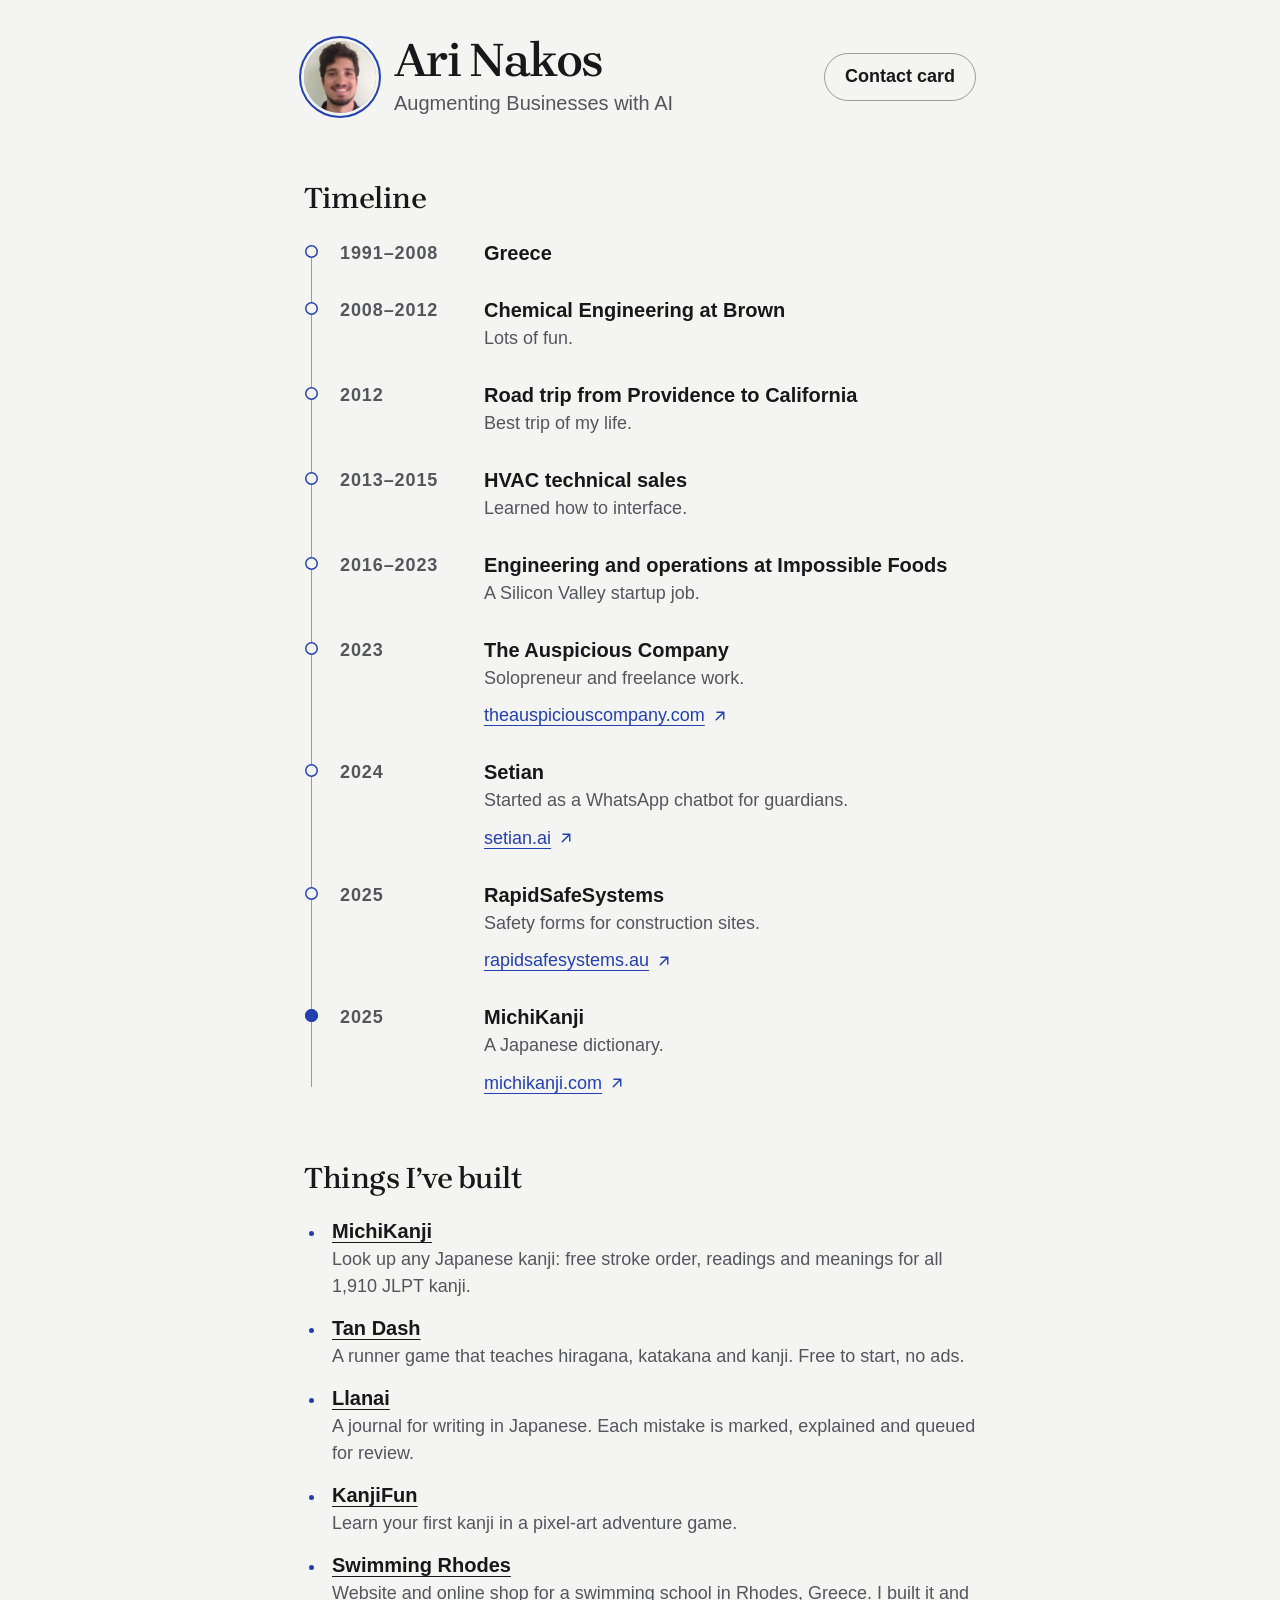
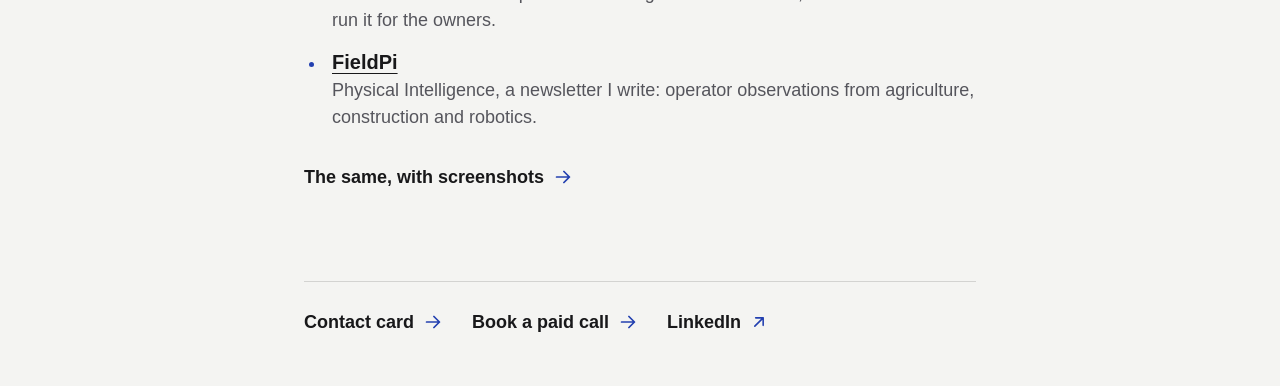
==== commit bc761d44: "Timeline: HVAC technical sales ran 2013–2015 Co-Authored-By: Claude Opus 5.5 <noreply@anthropic.com>" ====
--- a/public/index.html
+++ b/public/index.html
@@ -117,7 +117,7 @@
       <li><span class="yr">1991–2008</span><div class="bd"><span class="ttl">Greece</span></div></li>
       <li><span class="yr">2008–2012</span><div class="bd"><span class="ttl">Chemical Engineering at Brown</span><span class="nt">Lots of fun.</span></div></li>
       <li><span class="yr">2012</span><div class="bd"><span class="ttl">Road trip from Providence to California</span><span class="nt">Best trip of my life.</span></div></li>
-      <li><span class="yr">2013</span><div class="bd"><span class="ttl">HVAC technical sales</span><span class="nt">Learned how to interface.</span></div></li>
+      <li><span class="yr">2013–2015</span><div class="bd"><span class="ttl">HVAC technical sales</span><span class="nt">Learned how to interface.</span></div></li>
       <li><span class="yr">2016–2023</span><div class="bd"><span class="ttl">Engineering and operations at Impossible Foods</span><span class="nt">A Silicon Valley startup job.</span></div></li>
       <li><span class="yr">2023</span><div class="bd"><span class="ttl">The Auspicious Company</span><span class="nt">Solopreneur and freelance work.</span><a class="lk" href="https://www.theauspiciouscompany.com/" rel="noopener"><span>theauspiciouscompany.com</span><svg class="go" aria-hidden="true" viewBox="0 0 24 24" width="20" height="20"><path d="M7 17 17 7M8 7h9v9"/></svg></a></div></li>
       <li><span class="yr">2024</span><div class="bd"><span class="ttl">Setian</span><span class="nt">Started as a WhatsApp chatbot for guardians.</span><a class="lk" href="https://www.setian.ai/" rel="noopener"><span>setian.ai</span><svg class="go" aria-hidden="true" viewBox="0 0 24 24" width="20" height="20"><path d="M7 17 17 7M8 7h9v9"/></svg></a></div></li>
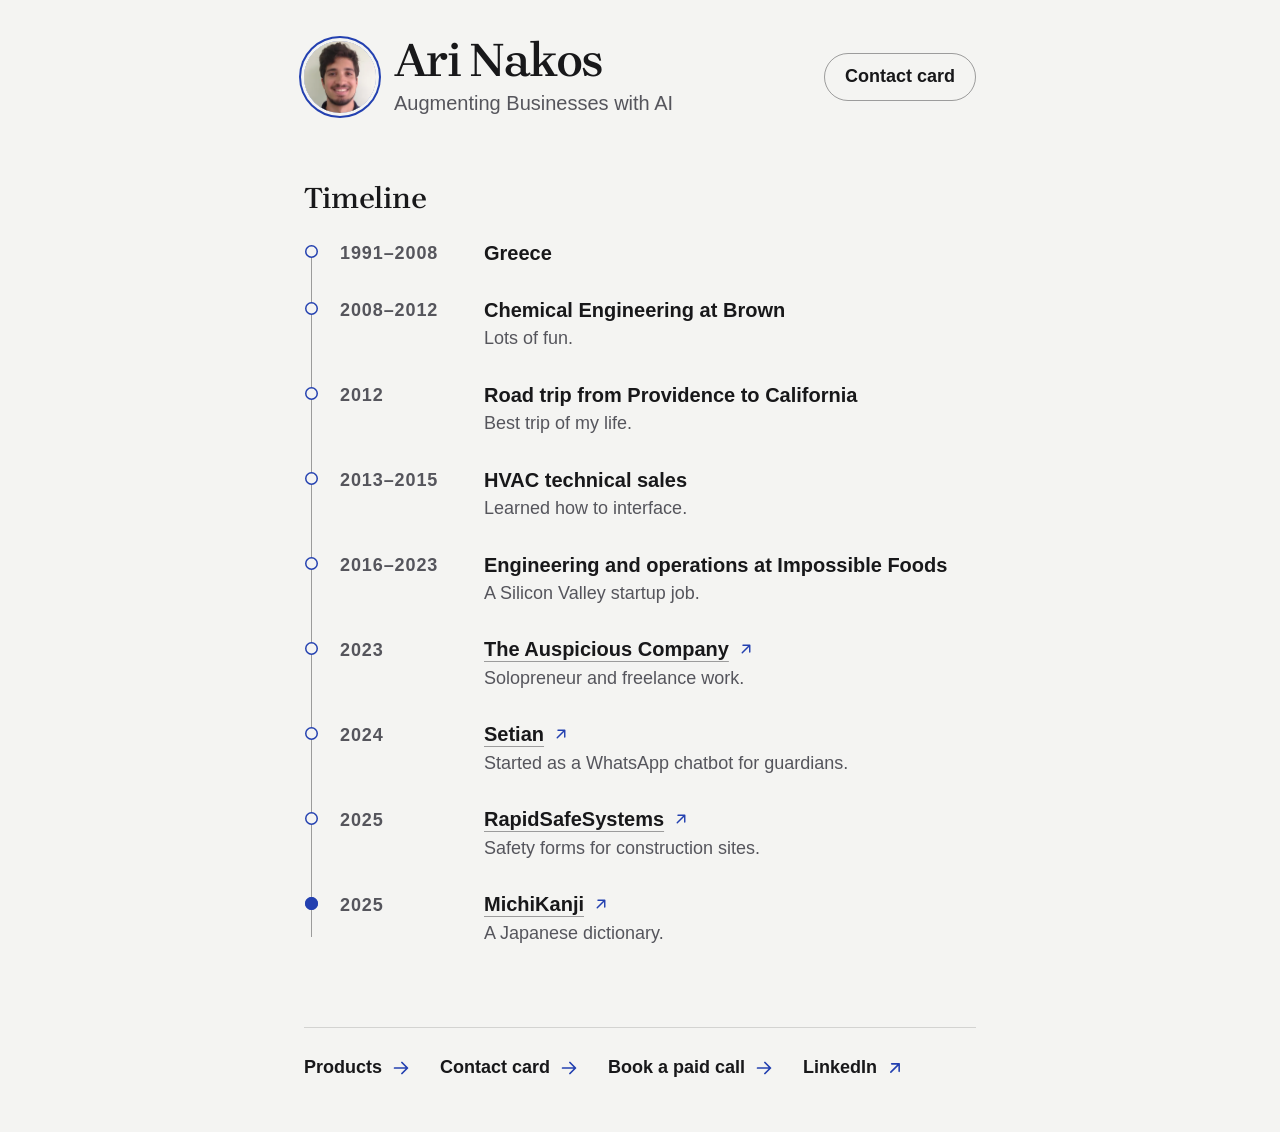
==== commit d735181d: "Leaner homepage: link moment titles, Products link replaces the list A moment with a site links its " ====
--- a/public/index.html
+++ b/public/index.html
@@ -4,7 +4,7 @@
 <meta charset="utf-8">
 <meta name="viewport" content="width=device-width, initial-scale=1, viewport-fit=cover">
 <title>Ari Nakos · Augmenting Businesses with AI</title>
-<meta name="description" content="Ari Nakos’s timeline, from Chemical Engineering at Brown and Impossible Foods to The Auspicious Company, and the side projects he has built.">
+<meta name="description" content="Ari Nakos’s timeline, from Chemical Engineering at Brown and Impossible Foods to The Auspicious Company, Setian, RapidSafeSystems and MichiKanji.">
 <link rel="canonical" href="https://arinakos.com/">
 <meta name="color-scheme" content="light dark">
 <meta name="theme-color" content="#F4F4F2" media="(prefers-color-scheme: light)">
@@ -16,7 +16,7 @@
 <meta property="og:type" content="profile">
 <meta property="og:site_name" content="Ari Nakos">
 <meta property="og:title" content="Ari Nakos · Augmenting Businesses with AI">
-<meta property="og:description" content="Ari Nakos’s timeline and the things he has built.">
+<meta property="og:description" content="Ari Nakos’s timeline, from Greece and Brown to his own company and products.">
 <meta property="og:url" content="https://arinakos.com/">
 <meta property="og:image" content="https://arinakos.com/og.png">
 <meta property="og:image:width" content="1200">
@@ -26,7 +26,7 @@
 <meta property="profile:last_name" content="Nakos">
 <meta name="twitter:card" content="summary_large_image">
 <meta name="twitter:title" content="Ari Nakos · Augmenting Businesses with AI">
-<meta name="twitter:description" content="Ari Nakos’s timeline and the things he has built.">
+<meta name="twitter:description" content="Ari Nakos’s timeline, from Greece and Brown to his own company and products.">
 <meta name="twitter:image" content="https://arinakos.com/og.png">
 <script type="application/ld+json">{"@context": "https://schema.org", "@type": "Person", "name": "Ari Nakos", "givenName": "Ari", "familyName": "Nakos", "jobTitle": "Augmenting Businesses with AI", "url": "https://arinakos.com/", "image": "https://arinakos.com/og.png", "worksFor": {"@type": "Organization", "name": "The Auspicious Company", "url": "https://theauspiciouscompany.com"}, "sameAs": ["https://www.linkedin.com/in/aristidesnakos", "https://theauspiciouscompany.com"], "email": "mailto:ari@theauspiciouscompany.com"}</script>
 <style>@font-face{font-family:"Brygada";font-weight:600;font-style:normal;font-display:swap;src:url([data-uri]) format("woff2")}
@@ -80,23 +80,15 @@
 .tl li.now::before{background:var(--detail)}
 .yr{display:block;color:var(--muted);font-weight:600;letter-spacing:.05em;font-variant-numeric:tabular-nums}
 .ttl{display:block;margin-top:2px;font-size:20px;font-weight:600;line-height:1.3}
+a.ttl{display:flex;align-items:center;gap:8px;width:fit-content;min-height:48px;margin:-10px 0 -10px;text-decoration:underline;text-decoration-color:var(--line-strong);text-decoration-thickness:1px;text-underline-offset:5px}
+a.ttl:hover{text-decoration-color:currentColor}
+a.ttl .go{width:18px;height:18px}
+a.ttl:hover .go{transform:translate(2px,-2px)}
 .nt{display:block;margin-top:2px;color:var(--muted)}
-.lk{display:inline-flex;align-items:center;gap:6px;min-height:48px;margin-bottom:-12px;color:var(--detail);text-decoration:underline;text-decoration-thickness:1px;text-underline-offset:4px}
-.lk .go{width:18px;height:18px}
-.lk:hover .go{transform:translate(2px,-2px)}
 @media (min-width:700px){
 .tl li{display:grid;grid-template-columns:120px minmax(0,1fr);column-gap:24px}
 .yr{padding-top:2px}
 }
-.built{margin:0;padding:0 0 0 22px}
-.built li{padding-left:6px}
-.built li+li{margin-top:14px}
-.built li::marker{color:var(--detail)}
-.built a{display:inline-flex;align-items:center;min-height:48px;margin:-10px 0 -12px;font-size:20px;font-weight:600;text-decoration:underline;text-decoration-thickness:1px;text-underline-offset:4px}
-.built .ln{display:block;color:var(--muted)}
-.built-more{margin:22px 0 0}
-.built-more a{display:inline-flex;align-items:center;gap:8px;min-height:48px;font-weight:600;text-decoration:none}
-.built-more a:hover span{text-decoration:underline;text-underline-offset:4px}
 .home-foot{display:flex;flex-wrap:wrap;gap:4px 28px;margin-top:clamp(52px,10vw,80px);padding-top:16px;border-top:1px solid var(--line)}
 .home-foot a{display:inline-flex;align-items:center;gap:8px;min-height:48px;font-weight:600;text-decoration:none}
 .home-foot a:hover span{text-decoration:underline;text-underline-offset:4px}</style>
@@ -119,25 +111,14 @@
       <li><span class="yr">2012</span><div class="bd"><span class="ttl">Road trip from Providence to California</span><span class="nt">Best trip of my life.</span></div></li>
       <li><span class="yr">2013–2015</span><div class="bd"><span class="ttl">HVAC technical sales</span><span class="nt">Learned how to interface.</span></div></li>
       <li><span class="yr">2016–2023</span><div class="bd"><span class="ttl">Engineering and operations at Impossible Foods</span><span class="nt">A Silicon Valley startup job.</span></div></li>
-      <li><span class="yr">2023</span><div class="bd"><span class="ttl">The Auspicious Company</span><span class="nt">Solopreneur and freelance work.</span><a class="lk" href="https://www.theauspiciouscompany.com/" rel="noopener"><span>theauspiciouscompany.com</span><svg class="go" aria-hidden="true" viewBox="0 0 24 24" width="20" height="20"><path d="M7 17 17 7M8 7h9v9"/></svg></a></div></li>
-      <li><span class="yr">2024</span><div class="bd"><span class="ttl">Setian</span><span class="nt">Started as a WhatsApp chatbot for guardians.</span><a class="lk" href="https://www.setian.ai/" rel="noopener"><span>setian.ai</span><svg class="go" aria-hidden="true" viewBox="0 0 24 24" width="20" height="20"><path d="M7 17 17 7M8 7h9v9"/></svg></a></div></li>
-      <li><span class="yr">2025</span><div class="bd"><span class="ttl">RapidSafeSystems</span><span class="nt">Safety forms for construction sites.</span><a class="lk" href="https://www.rapidsafesystems.au/" rel="noopener"><span>rapidsafesystems.au</span><svg class="go" aria-hidden="true" viewBox="0 0 24 24" width="20" height="20"><path d="M7 17 17 7M8 7h9v9"/></svg></a></div></li>
-      <li class="now"><span class="yr">2025</span><div class="bd"><span class="ttl">MichiKanji</span><span class="nt">A Japanese dictionary.</span><a class="lk" href="https://www.michikanji.com/" rel="noopener"><span>michikanji.com</span><svg class="go" aria-hidden="true" viewBox="0 0 24 24" width="20" height="20"><path d="M7 17 17 7M8 7h9v9"/></svg></a></div></li>
+      <li><span class="yr">2023</span><div class="bd"><a class="ttl" href="https://www.theauspiciouscompany.com/" rel="noopener"><span>The Auspicious Company</span><svg class="go" aria-hidden="true" viewBox="0 0 24 24" width="20" height="20"><path d="M7 17 17 7M8 7h9v9"/></svg></a><span class="nt">Solopreneur and freelance work.</span></div></li>
+      <li><span class="yr">2024</span><div class="bd"><a class="ttl" href="https://www.setian.ai/" rel="noopener"><span>Setian</span><svg class="go" aria-hidden="true" viewBox="0 0 24 24" width="20" height="20"><path d="M7 17 17 7M8 7h9v9"/></svg></a><span class="nt">Started as a WhatsApp chatbot for guardians.</span></div></li>
+      <li><span class="yr">2025</span><div class="bd"><a class="ttl" href="https://www.rapidsafesystems.au/" rel="noopener"><span>RapidSafeSystems</span><svg class="go" aria-hidden="true" viewBox="0 0 24 24" width="20" height="20"><path d="M7 17 17 7M8 7h9v9"/></svg></a><span class="nt">Safety forms for construction sites.</span></div></li>
+      <li class="now"><span class="yr">2025</span><div class="bd"><a class="ttl" href="https://www.michikanji.com/" rel="noopener"><span>MichiKanji</span><svg class="go" aria-hidden="true" viewBox="0 0 24 24" width="20" height="20"><path d="M7 17 17 7M8 7h9v9"/></svg></a><span class="nt">A Japanese dictionary.</span></div></li>
     </ol>
   </section>
-  <section class="block" aria-labelledby="built">
-    <h2 id="built">Things I’ve built</h2>
-    <ul class="built">
-      <li><a href="https://www.michikanji.com/" rel="noopener">MichiKanji</a><span class="ln">Look up any Japanese kanji: free stroke order, readings and meanings for all 1,910 JLPT kanji.</span></li>
-      <li><a href="https://tandash.michikanji.com/" rel="noopener">Tan Dash</a><span class="ln">A runner game that teaches hiragana, katakana and kanji. Free to start, no ads.</span></li>
-      <li><a href="https://www.llanai.com/" rel="noopener">Llanai</a><span class="ln">A journal for writing in Japanese. Each mistake is marked, explained and queued for review.</span></li>
-      <li><a href="https://www.kanjifun.com/" rel="noopener">KanjiFun</a><span class="ln">Learn your first kanji in a pixel-art adventure game.</span></li>
-      <li><a href="https://www.swimmingrhodes.gr/" rel="noopener">Swimming Rhodes</a><span class="ln">Website and online shop for a swimming school in Rhodes, Greece. I built it and run it for the owners.</span></li>
-      <li><a href="https://fieldpi.com/" rel="noopener">FieldPi</a><span class="ln">Physical Intelligence, a newsletter I write: operator observations from agriculture, construction and robotics.</span></li>
-    </ul>
-    <p class="built-more"><a href="/work"><span>The same, with screenshots</span><svg class="go" aria-hidden="true" viewBox="0 0 24 24" width="22" height="22"><path d="M5 12h14M13 6l6 6-6 6"/></svg></a></p>
-  </section>
   <footer class="home-foot">
+    <a href="/work"><span>Products</span><svg class="go" aria-hidden="true" viewBox="0 0 24 24" width="22" height="22"><path d="M5 12h14M13 6l6 6-6 6"/></svg></a>
     <a href="/contact"><span>Contact card</span><svg class="go" aria-hidden="true" viewBox="0 0 24 24" width="22" height="22"><path d="M5 12h14M13 6l6 6-6 6"/></svg></a>
     <a href="/book"><span>Book a paid call</span><svg class="go" aria-hidden="true" viewBox="0 0 24 24" width="22" height="22"><path d="M5 12h14M13 6l6 6-6 6"/></svg></a>
     <a href="https://www.linkedin.com/in/aristidesnakos" rel="me noopener"><span>LinkedIn</span><svg class="go" aria-hidden="true" viewBox="0 0 24 24" width="20" height="20"><path d="M7 17 17 7M8 7h9v9"/></svg></a>
